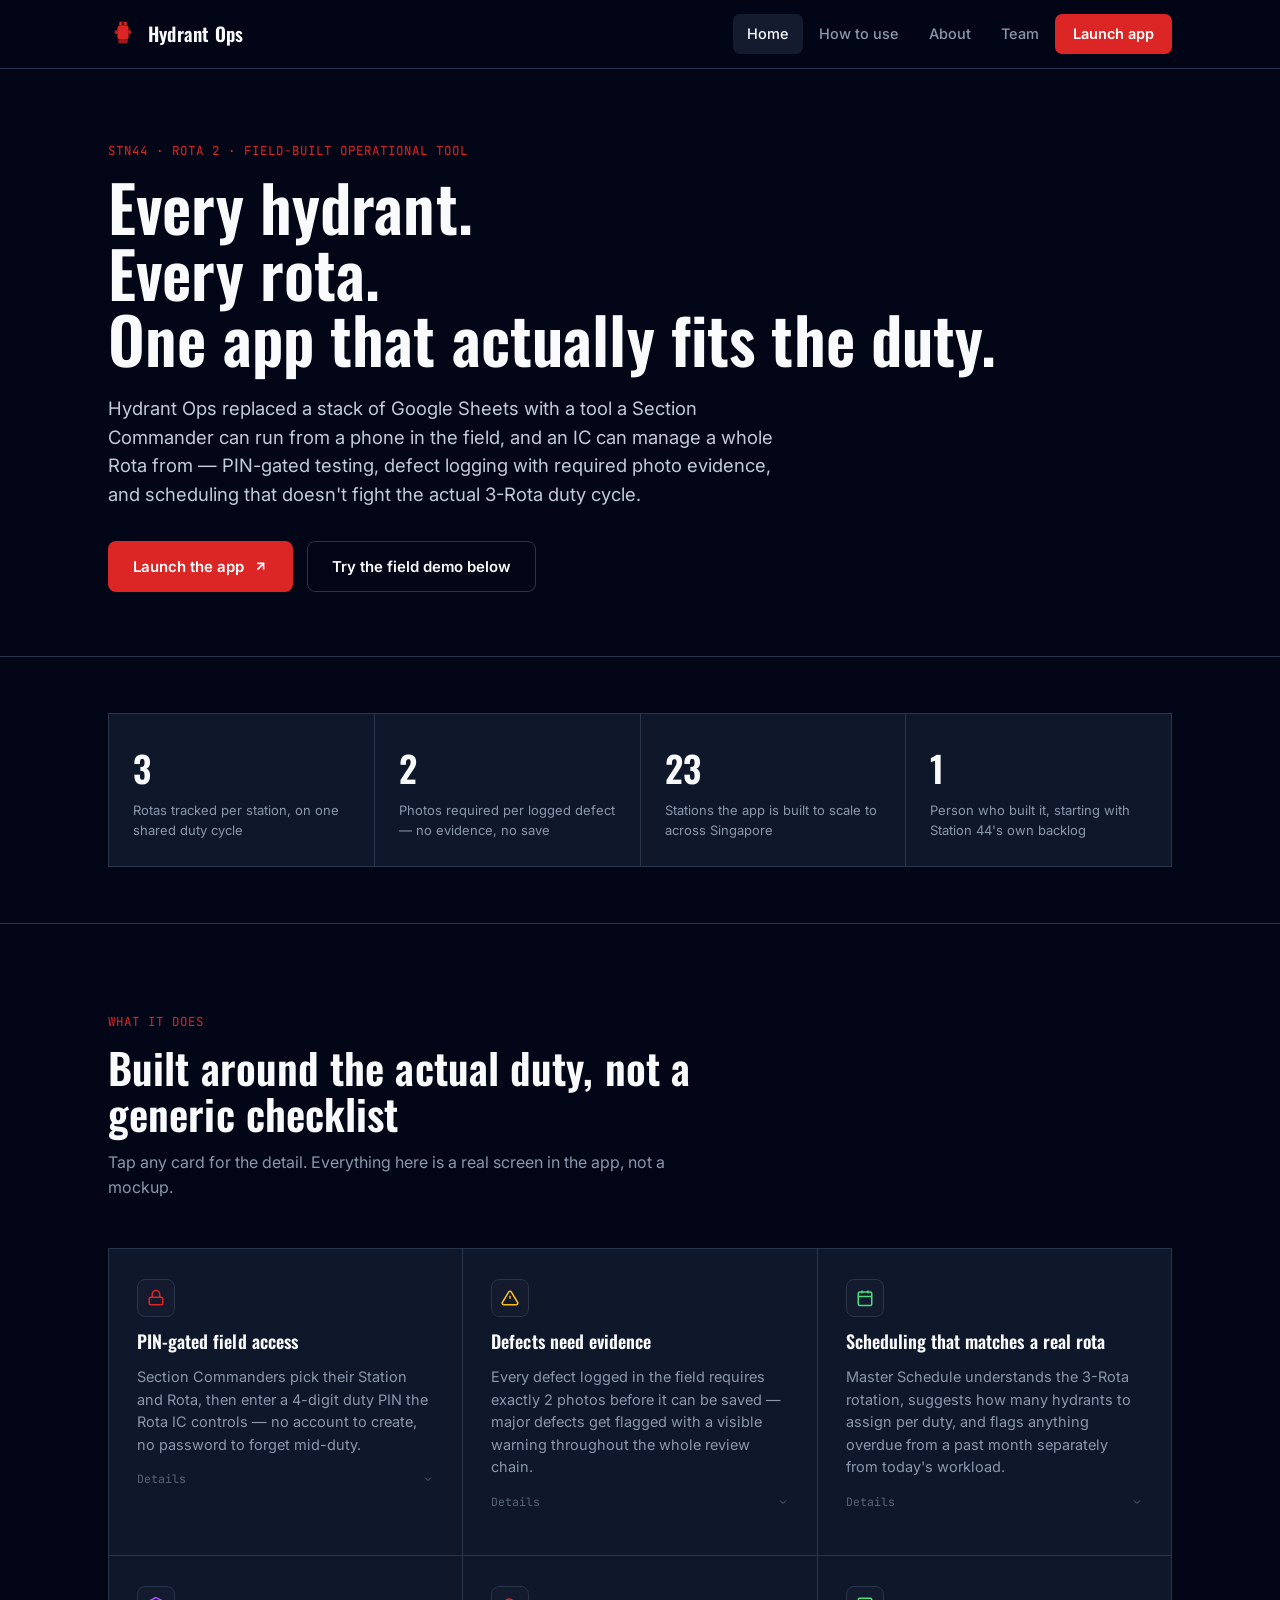
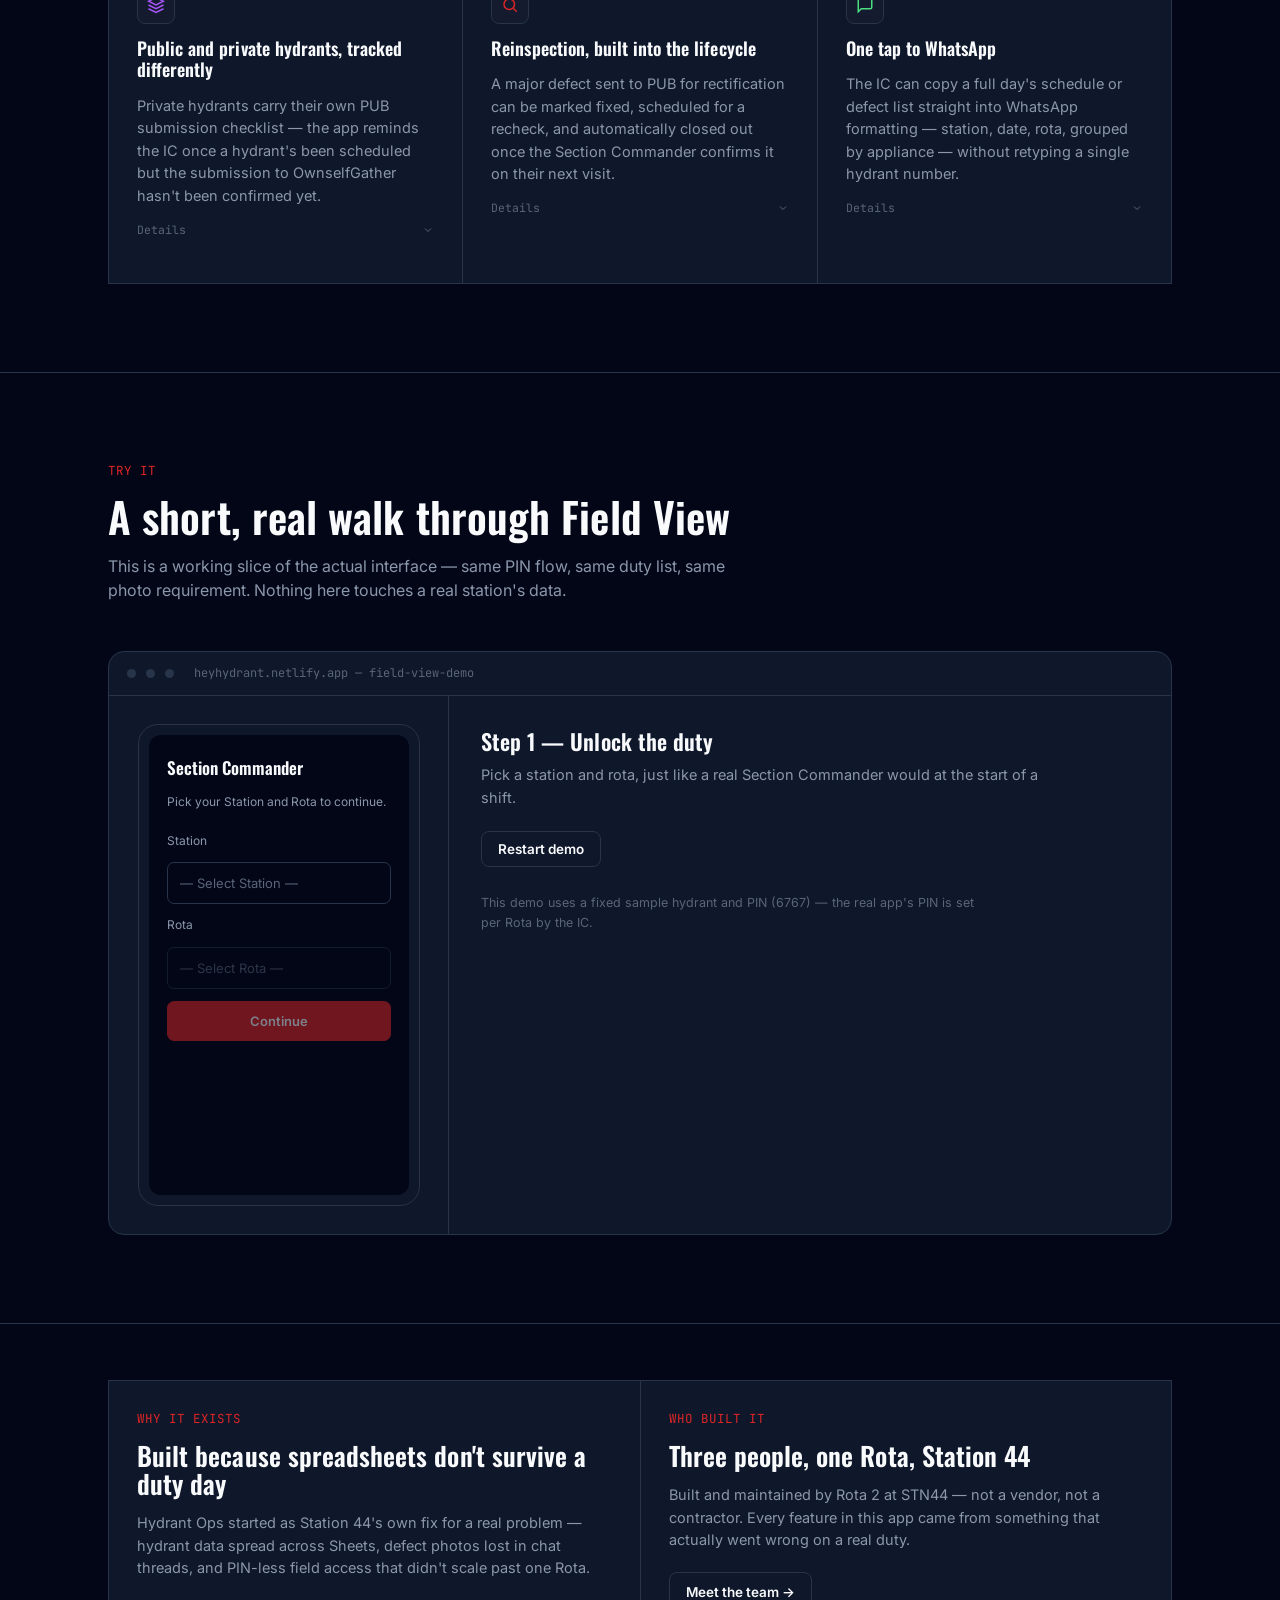
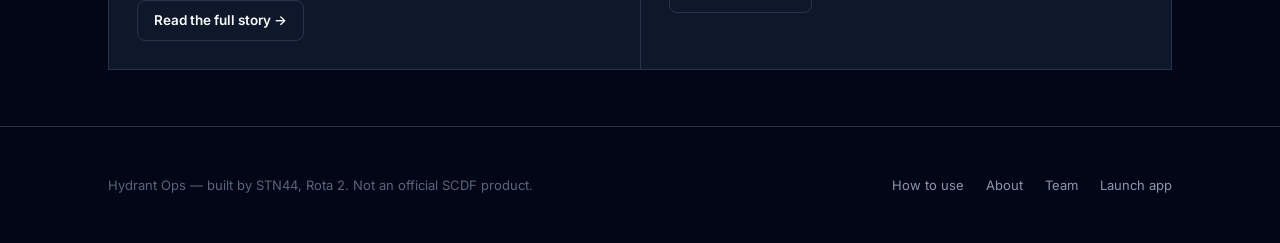
==== index.html @ edb70ab9 "Add files required for landing page" ====
<!DOCTYPE html>
<html lang="en">
<head>
<meta charset="UTF-8">
<meta name="viewport" content="width=device-width, initial-scale=1">
<title>Hydrant Ops — Fire hydrant inspection, run from your phone</title>
<meta name="description" content="Hydrant Ops is the fire hydrant inspection system built by SCDF Station 44, Rota 2 — field testing, defect tracking, and scheduling in one tool.">
<link rel="icon" href="data:image/svg+xml,<svg xmlns=%22http://www.w3.org/2000/svg%22 viewBox=%220 0 64 64%22><rect x=%2224%22 y=%226%22 width=%2216%22 height=%228%22 rx=%222%22 fill=%22%23dc2626%22/><rect x=%2220%22 y=%2214%22 width=%2224%22 height=%2230%22 rx=%226%22 fill=%22%23dc2626%22/></svg>">
<link rel="stylesheet" href="styles.css">
</head>
<body>

<nav class="site-nav">
  <div class="wrap">
    <a href="index.html" class="nav-brand">
      <svg class="mark" viewBox="0 0 64 64" fill="none"><rect x="24" y="6" width="16" height="8" rx="2" fill="#dc2626"/><rect x="20" y="14" width="24" height="30" rx="6" fill="#dc2626"/><rect x="14" y="24" width="8" height="8" rx="3" fill="#b91c1c"/><rect x="42" y="24" width="8" height="8" rx="3" fill="#b91c1c"/><rect x="22" y="44" width="20" height="8" rx="2" fill="#991b1b"/><circle cx="32" cy="10" r="3" fill="#450a0a"/></svg>
      Hydrant Ops
    </a>
    <div class="nav-links">
      <a href="index.html" class="current">Home</a>
      <a href="how-to-use.html">How to use</a>
      <a href="about.html">About</a>
      <a href="team.html">Team</a>
      <a href="https://heyhydrant.netlify.app" class="nav-cta" target="_blank" rel="noopener">Launch app</a>
    </div>
    <button class="nav-toggle" aria-label="Menu">
      <svg width="18" height="18" viewBox="0 0 24 24" fill="none" stroke="currentColor" stroke-width="2"><line x1="3" y1="6" x2="21" y2="6"/><line x1="3" y1="12" x2="21" y2="12"/><line x1="3" y1="18" x2="21" y2="18"/></svg>
    </button>
  </div>
</nav>

<!-- HERO -->
<section class="tight" style="padding-top:72px; padding-bottom:64px;">
  <div class="wrap">
    <p class="eyebrow">STN44 · ROTA 2 · FIELD-BUILT OPERATIONAL TOOL</p>
    <h1>Every hydrant.<br>Every rota.<br>One app that actually fits the duty.</h1>
    <p class="lede" style="margin-top:22px;">Hydrant Ops replaced a stack of Google Sheets with a tool a Section Commander can run from a phone in the field, and an IC can manage a whole Rota from — PIN-gated testing, defect logging with required photo evidence, and scheduling that doesn't fight the actual 3-Rota duty cycle.</p>
    <div style="display:flex; gap:14px; margin-top:32px; flex-wrap:wrap;">
      <a href="https://heyhydrant.netlify.app" class="btn btn-primary" target="_blank" rel="noopener">
        Launch the app
        <svg width="15" height="15" viewBox="0 0 24 24" fill="none" stroke="currentColor" stroke-width="2.5"><path d="M7 17 17 7M7 7h10v10"/></svg>
      </a>
      <a href="#demo" class="btn btn-ghost">Try the field demo below</a>
    </div>
  </div>
</section>

<!-- STATS -->
<section class="tight">
  <div class="wrap">
    <div class="stat-strip">
      <div class="stat-cell"><div class="stat-num">3</div><div class="stat-label">Rotas tracked per station, on one shared duty cycle</div></div>
      <div class="stat-cell"><div class="stat-num">2</div><div class="stat-label">Photos required per logged defect — no evidence, no save</div></div>
      <div class="stat-cell"><div class="stat-num">23</div><div class="stat-label">Stations the app is built to scale to across Singapore</div></div>
      <div class="stat-cell"><div class="stat-num">1</div><div class="stat-label">Person who built it, starting with Station 44's own backlog</div></div>
    </div>
  </div>
</section>

<!-- FEATURES -->
<section id="features">
  <div class="wrap">
    <div class="section-head">
      <p class="eyebrow">WHAT IT DOES</p>
      <h2>Built around the actual duty, not a generic checklist</h2>
      <p style="margin-top:14px;">Tap any card for the detail. Everything here is a real screen in the app, not a mockup.</p>
    </div>

    <div class="grid-3">
      <div class="feature-card expandable">
        <div class="icon-tag"><svg width="18" height="18" viewBox="0 0 24 24" fill="none" stroke="#dc2626" stroke-width="2"><rect x="3" y="11" width="18" height="10" rx="2"/><path d="M7 11V7a5 5 0 0 1 10 0v4"/></svg></div>
        <h3>PIN-gated field access</h3>
        <p>Section Commanders pick their Station and Rota, then enter a 4-digit duty PIN the Rota IC controls — no account to create, no password to forget mid-duty.</p>
        <div class="expand-row">Details<svg width="12" height="12" viewBox="0 0 24 24" fill="none" stroke="currentColor" stroke-width="2"><path d="M6 9l6 6 6-6"/></svg></div>
        <div class="detail">Once unlocked, the device stays signed in for the day. The PIN is scoped per Rota, so Rota 1's commanders never see Rota 2's duty list, and the IC can change it anytime from Settings.</div>
      </div>

      <div class="feature-card expandable">
        <div class="icon-tag"><svg width="18" height="18" viewBox="0 0 24 24" fill="none" stroke="#fbbf24" stroke-width="2"><path d="M12 9v4M12 17h.01"/><path d="M10.3 3.9 1.8 18a2 2 0 0 0 1.7 3h17a2 2 0 0 0 1.7-3L13.7 3.9a2 2 0 0 0-3.4 0z"/></svg></div>
        <h3>Defects need evidence</h3>
        <p>Every defect logged in the field requires exactly 2 photos before it can be saved — major defects get flagged with a visible warning throughout the whole review chain.</p>
        <div class="expand-row">Details<svg width="12" height="12" viewBox="0 0 24 24" fill="none" stroke="currentColor" stroke-width="2"><path d="M6 9l6 6 6-6"/></svg></div>
        <div class="detail">A hydrant can carry up to 6 defects in one visit. The IC declares each one individually — major or minor — and once declared, it's locked permanently into the Overall Log.</div>
      </div>

      <div class="feature-card expandable">
        <div class="icon-tag"><svg width="18" height="18" viewBox="0 0 24 24" fill="none" stroke="#4ade80" stroke-width="2"><rect x="3" y="4" width="18" height="18" rx="2"/><path d="M16 2v4M8 2v4M3 10h18"/></svg></div>
        <h3>Scheduling that matches a real rota</h3>
        <p>Master Schedule understands the 3-Rota rotation, suggests how many hydrants to assign per duty, and flags anything overdue from a past month separately from today's workload.</p>
        <div class="expand-row">Details<svg width="12" height="12" viewBox="0 0 24 24" fill="none" stroke="currentColor" stroke-width="2"><path d="M6 9l6 6 6-6"/></svg></div>
        <div class="detail">Overdue means a hydrant's target month has passed and it still isn't complete — scheduling it doesn't clear the flag, only an actual completed inspection does.</div>
      </div>

      <div class="feature-card expandable">
        <div class="icon-tag"><svg width="18" height="18" viewBox="0 0 24 24" fill="none" stroke="#a855f7" stroke-width="2"><path d="M12 2 2 7l10 5 10-5-10-5zM2 17l10 5 10-5M2 12l10 5 10-5"/></svg></div>
        <h3>Public and private hydrants, tracked differently</h3>
        <p>Private hydrants carry their own PUB submission checklist — the app reminds the IC once a hydrant's been scheduled but the submission to OwnselfGather hasn't been confirmed yet.</p>
        <div class="expand-row">Details<svg width="12" height="12" viewBox="0 0 24 24" fill="none" stroke="currentColor" stroke-width="2"><path d="M6 9l6 6 6-6"/></svg></div>
        <div class="detail">It's a checklist, not an automation — the IC still submits the real form themselves, and just ticks it off here once it's done, so nothing is double-submitted or forgotten.</div>
      </div>

      <div class="feature-card expandable">
        <div class="icon-tag"><svg width="18" height="18" viewBox="0 0 24 24" fill="none" stroke="#dc2626" stroke-width="2"><circle cx="11" cy="11" r="7"/><path d="M21 21l-4.3-4.3"/></svg></div>
        <h3>Reinspection, built into the lifecycle</h3>
        <p>A major defect sent to PUB for rectification can be marked fixed, scheduled for a recheck, and automatically closed out once the Section Commander confirms it on their next visit.</p>
        <div class="expand-row">Details<svg width="12" height="12" viewBox="0 0 24 24" fill="none" stroke="currentColor" stroke-width="2"><path d="M6 9l6 6 6-6"/></svg></div>
        <div class="detail">Marking a hydrant rectified never silently changes its real completion status — the "Inspection completed" toggle stays off until the recheck genuinely happens.</div>
      </div>

      <div class="feature-card expandable">
        <div class="icon-tag"><svg width="18" height="18" viewBox="0 0 24 24" fill="none" stroke="#4ade80" stroke-width="2"><path d="M21 15a2 2 0 0 1-2 2H7l-4 4V5a2 2 0 0 1 2-2h14a2 2 0 0 1 2 2z"/></svg></div>
        <h3>One tap to WhatsApp</h3>
        <p>The IC can copy a full day's schedule or defect list straight into WhatsApp formatting — station, date, rota, grouped by appliance — without retyping a single hydrant number.</p>
        <div class="expand-row">Details<svg width="12" height="12" viewBox="0 0 24 24" fill="none" stroke="currentColor" stroke-width="2"><path d="M6 9l6 6 6-6"/></svg></div>
        <div class="detail">The OIC gets a monthly summary version too — hydrants tested per Rota, major and minor defect counts, ready to paste into a station report.</div>
      </div>
    </div>
  </div>
</section>

<!-- DEMO -->
<section id="demo">
  <div class="wrap">
    <div class="section-head">
      <p class="eyebrow">TRY IT</p>
      <h2>A short, real walk through Field View</h2>
      <p style="margin-top:14px;">This is a working slice of the actual interface — same PIN flow, same duty list, same photo requirement. Nothing here touches a real station's data.</p>
    </div>

    <div class="demo-shell">
      <div class="demo-topbar">
        <span class="demo-dot"></span><span class="demo-dot"></span><span class="demo-dot"></span>
        <span style="margin-left:10px;">heyhydrant.netlify.app — field-view-demo</span>
      </div>
      <div class="demo-body">
        <div class="demo-phone-col">
          <div class="phone-frame">
            <div class="phone-screen" id="demo-screen" style="width:260px; min-height:460px; padding:18px;">
              <!-- populated by demo.js -->
            </div>
          </div>
        </div>
        <div class="demo-narrative-col">
          <h3 id="demo-step-title">Step 1 — Unlock the duty</h3>
          <p id="demo-step-text" style="margin-top:10px; font-size:14.5px;">Pick a station and rota, just like a real Section Commander would at the start of a shift.</p>
          <div style="margin-top:22px; display:flex; gap:10px;">
            <button class="btn btn-ghost btn-sm" id="demo-restart">Restart demo</button>
          </div>
          <p style="margin-top:26px; font-size:12.5px; color:var(--muted-dim);">This demo uses a fixed sample hydrant and PIN (6767) — the real app's PIN is set per Rota by the IC.</p>
        </div>
      </div>
    </div>
  </div>
</section>

<!-- ORIGIN TEASER -->
<section class="tight">
  <div class="wrap">
    <div class="grid-2">
      <div class="cell">
        <p class="eyebrow">WHY IT EXISTS</p>
        <h2 style="font-size:26px;">Built because spreadsheets don't survive a duty day</h2>
        <p style="margin-top:14px; font-size:14.5px;">Hydrant Ops started as Station 44's own fix for a real problem — hydrant data spread across Sheets, defect photos lost in chat threads, and PIN-less field access that didn't scale past one Rota.</p>
        <a href="about.html" class="btn btn-ghost btn-sm" style="margin-top:20px;">Read the full story →</a>
      </div>
      <div class="cell">
        <p class="eyebrow">WHO BUILT IT</p>
        <h2 style="font-size:26px;">Three people, one Rota, Station 44</h2>
        <p style="margin-top:14px; font-size:14.5px;">Built and maintained by Rota 2 at STN44 — not a vendor, not a contractor. Every feature in this app came from something that actually went wrong on a real duty.</p>
        <a href="team.html" class="btn btn-ghost btn-sm" style="margin-top:20px;">Meet the team →</a>
      </div>
    </div>
  </div>
</section>

<footer>
  <div class="wrap">
    <p>Hydrant Ops — built by STN44, Rota 2. Not an official SCDF product.</p>
    <div class="foot-links">
      <a href="how-to-use.html">How to use</a>
      <a href="about.html">About</a>
      <a href="team.html">Team</a>
      <a href="https://heyhydrant.netlify.app" target="_blank" rel="noopener">Launch app</a>
    </div>
  </div>
</footer>

<script src="site.js"></script>
<script src="demo.js"></script>
</body>
</html>
---- styles.css ----
@import url('https://fonts.googleapis.com/css2?family=Oswald:wght@500;600;700&family=Inter:wght@400;500;600;700&family=JetBrains+Mono:wght@500&display=swap');

:root {
  --ink: #020617;
  --panel: #0f172a;
  --panel-raised: #141b2e;
  --line: #273449;
  --paper: #f8fafc;
  --muted: #8b97ab;
  --muted-dim: #596579;
  --red: #dc2626;
  --red-dim: #7f1d1d;
  --amber: #fbbf24;
  --green: #4ade80;
  --purple: #a855f7;

  --display: 'Oswald', 'Arial Narrow', sans-serif;
  --body: 'Inter', -apple-system, sans-serif;
  --mono: 'JetBrains Mono', monospace;

  --max: 1120px;
}

* { box-sizing: border-box; }

html { scroll-behavior: smooth; }

body {
  margin: 0;
  background: var(--ink);
  color: var(--paper);
  font-family: var(--body);
  font-size: 16px;
  line-height: 1.55;
  -webkit-font-smoothing: antialiased;
}

img { max-width: 100%; display: block; }

a { color: inherit; }

.wrap {
  max-width: var(--max);
  margin: 0 auto;
  padding: 0 28px;
}

/* ---------- Nav ---------- */

.site-nav {
  position: sticky;
  top: 0;
  z-index: 50;
  background: rgba(2, 6, 23, 0.92);
  backdrop-filter: blur(10px);
  border-bottom: 1px solid var(--line);
}

.site-nav .wrap {
  display: flex;
  align-items: center;
  justify-content: space-between;
  height: 68px;
}

.nav-brand {
  display: flex;
  align-items: center;
  gap: 10px;
  text-decoration: none;
  font-family: var(--display);
  font-weight: 600;
  font-size: 19px;
  letter-spacing: 0.01em;
  color: var(--paper);
}

.nav-brand .mark {
  width: 30px;
  height: 30px;
  flex-shrink: 0;
}

.nav-links {
  display: flex;
  align-items: center;
  gap: 2px;
}

.nav-links a {
  text-decoration: none;
  font-size: 14.5px;
  font-weight: 500;
  color: var(--muted);
  padding: 9px 14px;
  border-radius: 7px;
  transition: color 0.15s, background 0.15s;
}

.nav-links a:hover { color: var(--paper); background: var(--panel); }
.nav-links a.current { color: var(--paper); background: var(--panel-raised); }

.nav-cta {
  background: var(--red);
  color: #fff !important;
  padding: 9px 18px !important;
  border-radius: 7px;
  font-weight: 600 !important;
}
.nav-cta:hover { background: #c01f1f !important; }

.nav-toggle {
  display: none;
  background: none;
  border: 1px solid var(--line);
  border-radius: 7px;
  color: var(--paper);
  width: 40px;
  height: 40px;
  align-items: center;
  justify-content: center;
}

/* ---------- Typography ---------- */

h1, h2, h3, h4 {
  font-family: var(--display);
  font-weight: 600;
  letter-spacing: 0.002em;
  margin: 0;
  color: var(--paper);
}

h1 { font-size: clamp(38px, 6vw, 64px); line-height: 1.03; }
h2 { font-size: clamp(28px, 4vw, 42px); line-height: 1.08; }
h3 { font-size: 22px; line-height: 1.2; }
h4 { font-size: 17px; line-height: 1.3; }

p { margin: 0; color: var(--muted); max-width: 62ch; }
p.lede { font-size: 18.5px; color: #c3cbda; max-width: 56ch; }

.eyebrow {
  font-family: var(--mono);
  font-size: 12.5px;
  color: var(--red);
  margin: 0 0 14px;
}

/* ---------- Buttons ---------- */

.btn {
  display: inline-flex;
  align-items: center;
  gap: 9px;
  font-family: var(--body);
  font-weight: 600;
  font-size: 15px;
  padding: 13px 24px;
  border-radius: 8px;
  border: 1px solid transparent;
  cursor: pointer;
  text-decoration: none;
  transition: transform 0.12s ease, background 0.15s, border-color 0.15s;
}
.btn:active { transform: scale(0.98); }

.btn-primary { background: var(--red); color: #fff; }
.btn-primary:hover { background: #c01f1f; }

.btn-ghost { background: transparent; color: var(--paper); border-color: var(--line); }
.btn-ghost:hover { border-color: var(--muted); }

.btn-sm { padding: 9px 16px; font-size: 13.5px; }

/* ---------- Sections ---------- */

section { padding: 88px 0; border-bottom: 1px solid var(--line); }
section:last-of-type { border-bottom: none; }
section.tight { padding: 56px 0; }

.section-head { max-width: 640px; margin-bottom: 48px; }

/* ---------- Grids & cards ---------- */

.grid-3 { display: grid; grid-template-columns: repeat(3, 1fr); gap: 1px; background: var(--line); border: 1px solid var(--line); }
.grid-2 { display: grid; grid-template-columns: repeat(2, 1fr); gap: 1px; background: var(--line); border: 1px solid var(--line); }

.cell {
  background: var(--panel);
  padding: 28px;
}

.feature-card {
  background: var(--panel);
  padding: 30px 28px;
  display: flex;
  flex-direction: column;
  gap: 14px;
}

.feature-card .icon-tag {
  width: 38px; height: 38px;
  border-radius: 8px;
  display: flex; align-items: center; justify-content: center;
  background: var(--panel-raised);
  border: 1px solid var(--line);
}

.feature-card h3 { font-size: 18px; }
.feature-card p { font-size: 14.5px; }

.feature-card.expandable { cursor: pointer; }
.feature-card .detail {
  max-height: 0;
  overflow: hidden;
  transition: max-height 0.3s ease;
  font-size: 13.5px;
  color: var(--muted-dim);
}
.feature-card.open .detail { max-height: 240px; }

.feature-card .expand-row {
  display: flex; align-items: center; justify-content: space-between;
  font-family: var(--mono); font-size: 11.5px; color: var(--muted-dim);
}
.feature-card .expand-row svg { transition: transform 0.25s; }
.feature-card.open .expand-row svg { transform: rotate(180deg); }

/* ---------- Stat strip ---------- */

.stat-strip { display: grid; grid-template-columns: repeat(4, 1fr); gap: 1px; background: var(--line); border: 1px solid var(--line); }
.stat-cell { background: var(--panel); padding: 26px 24px; text-align: left; }
.stat-num { font-family: var(--display); font-size: 36px; color: var(--paper); font-weight: 600; }
.stat-label { font-size: 13px; color: var(--muted); margin-top: 4px; }

/* ---------- Timeline (origin story) ---------- */

.timeline { position: relative; padding-left: 28px; border-left: 2px solid var(--line); display: flex; flex-direction: column; gap: 36px; }
.timeline-item { position: relative; }
.timeline-item::before {
  content: ''; position: absolute; left: -34px; top: 4px;
  width: 11px; height: 11px; border-radius: 50%;
  background: var(--red); border: 3px solid var(--ink);
}
.timeline-item .tl-date { font-family: var(--mono); font-size: 12.5px; color: var(--red); margin-bottom: 6px; }
.timeline-item p { font-size: 15px; color: #c3cbda; }

/* ---------- Phone frame (screenshots) ---------- */

.phone-frame {
  border: 1px solid var(--line);
  border-radius: 20px;
  background: var(--panel);
  padding: 10px;
  max-width: 300px;
}
.phone-screen {
  border-radius: 12px;
  overflow: hidden;
  background: var(--ink);
}

/* ---------- Footer ---------- */

footer {
  padding: 48px 0;
  border-top: 1px solid var(--line);
}
footer .wrap {
  display: flex;
  justify-content: space-between;
  align-items: center;
  flex-wrap: wrap;
  gap: 16px;
}
footer p { font-size: 13px; color: var(--muted-dim); }
footer .foot-links { display: flex; gap: 22px; }
footer .foot-links a { font-size: 13px; color: var(--muted); text-decoration: none; }
footer .foot-links a:hover { color: var(--paper); }

/* ---------- Demo widget ---------- */

.demo-shell {
  border: 1px solid var(--line);
  border-radius: 16px;
  background: var(--panel);
  overflow: hidden;
}
.demo-topbar {
  display: flex; align-items: center; gap: 10px;
  padding: 12px 18px;
  border-bottom: 1px solid var(--line);
  font-family: var(--mono); font-size: 12px; color: var(--muted-dim);
}
.demo-dot { width: 9px; height: 9px; border-radius: 50%; background: var(--line); }
.demo-body {
  display: grid; grid-template-columns: 340px 1fr;
}
.demo-phone-col { border-right: 1px solid var(--line); padding: 28px; display: flex; justify-content: center; }
.demo-narrative-col { padding: 32px; }

/* ---------- Status badges (reused app vocabulary) ---------- */

.badge { display: inline-flex; align-items: center; gap: 5px; font-size: 11px; font-weight: 600; padding: 3px 9px; border-radius: 999px; }
.badge-red { background: var(--red-dim); color: #fca5a5; }
.badge-amber { background: #451a03; color: var(--amber); }
.badge-green { background: #052e16; color: var(--green); }
.badge-purple { background-color: #3b0764; color: #e9d5ff; }

/* ---------- Guide page steps ---------- */

.guide-step {
  display: grid;
  grid-template-columns: 340px 1fr;
  gap: 40px;
  padding: 56px 0;
  border-bottom: 1px solid var(--line);
  align-items: center;
}
.guide-step:first-child { padding-top: 0; }
.guide-step:last-child { border-bottom: none; }
.guide-step.reverse { direction: rtl; }
.guide-step.reverse > * { direction: ltr; }
.guide-step .tag-num { font-family: var(--mono); color: var(--red); font-size: 13px; margin-bottom: 10px; }
.guide-step ul { margin: 14px 0 0; padding-left: 18px; color: var(--muted); font-size: 14.5px; }
.guide-step li { margin-bottom: 7px; }

/* ---------- Tabs (how-to-use nav) ---------- */

.role-tabs { display: flex; gap: 8px; margin-bottom: 40px; border-bottom: 1px solid var(--line); }
.role-tab {
  background: none; border: none; color: var(--muted);
  font-family: var(--body); font-weight: 600; font-size: 15px;
  padding: 12px 4px; margin-right: 28px;
  border-bottom: 2px solid transparent;
  cursor: pointer;
}
.role-tab.active { color: var(--paper); border-bottom-color: var(--red); }
.role-panel { display: none; }
.role-panel.active { display: block; }

/* ---------- Responsive ---------- */

@media (max-width: 860px) {
  .nav-links { display: none; }
  .nav-toggle { display: flex; }
  .grid-3, .stat-strip { grid-template-columns: 1fr; }
  .grid-2 { grid-template-columns: 1fr; }
  .guide-step, .guide-step.reverse { grid-template-columns: 1fr; direction: ltr; }
  .demo-body { grid-template-columns: 1fr; }
  .demo-phone-col { border-right: none; border-bottom: 1px solid var(--line); }
  section { padding: 56px 0; }
}

@media (prefers-reduced-motion: reduce) {
  * { transition-duration: 0.01ms !important; animation-duration: 0.01ms !important; }
}

:focus-visible { outline: 2px solid var(--red); outline-offset: 2px; }
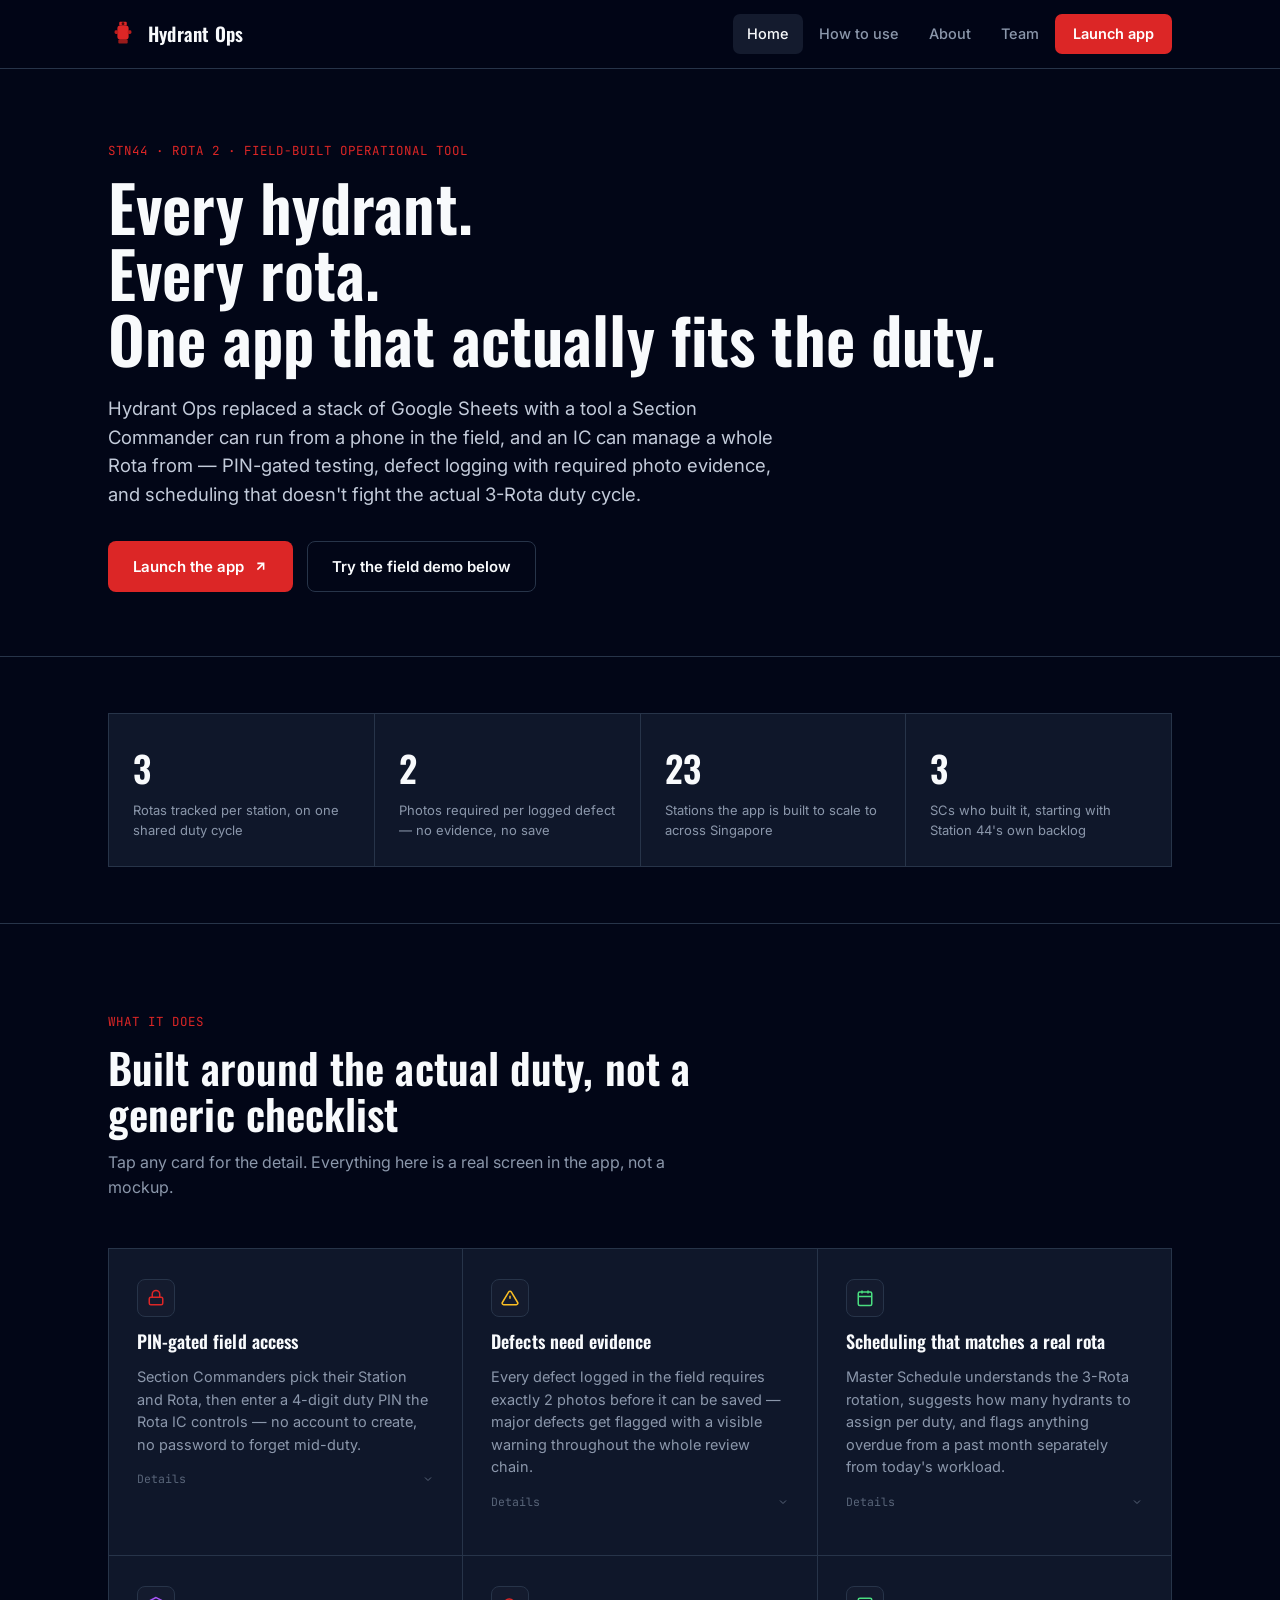
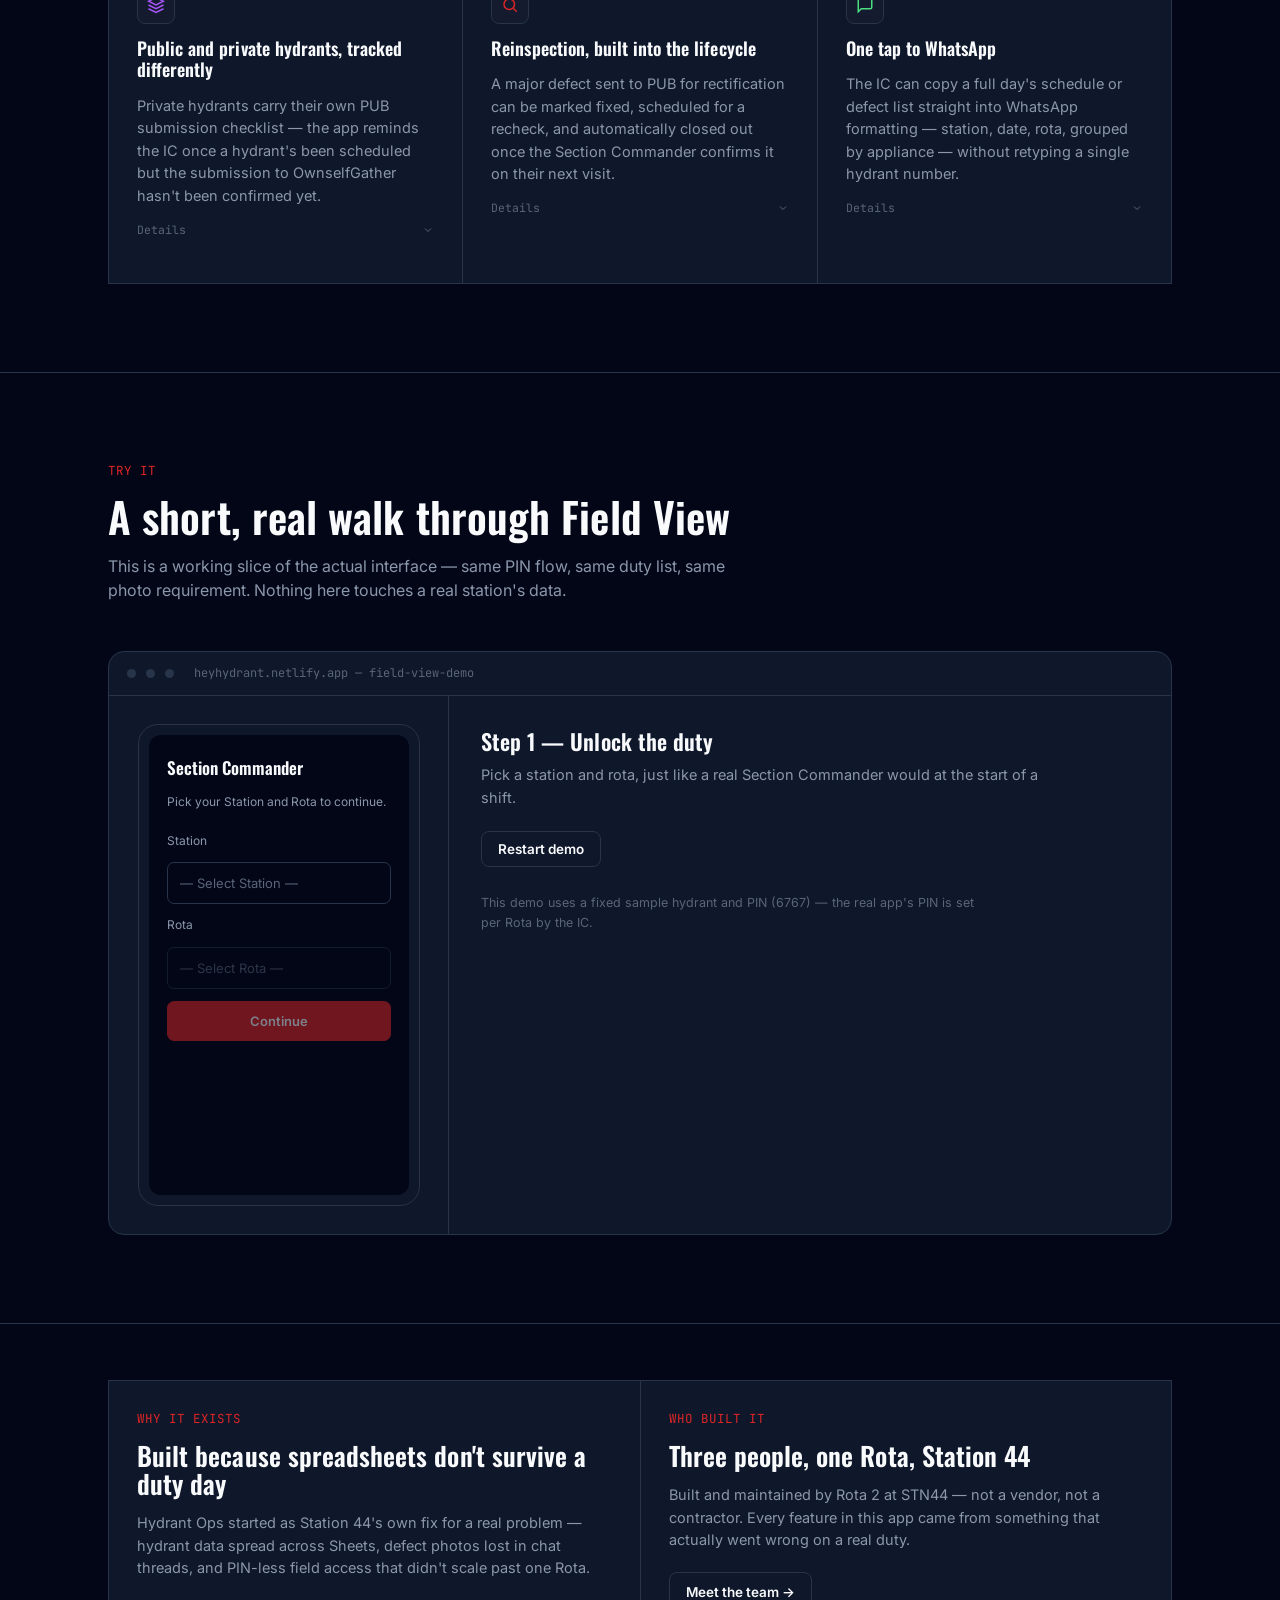
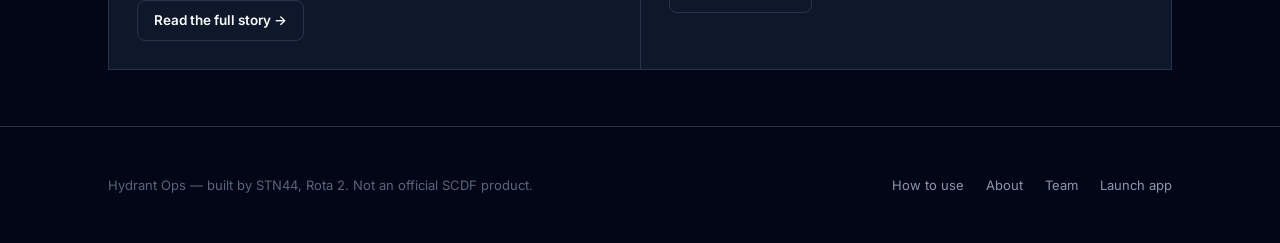
==== commit de6c16f8: "Update index.html Updated "3 SCs"" ====
--- a/index.html
+++ b/index.html
@@ -52,7 +52,7 @@
       <div class="stat-cell"><div class="stat-num">3</div><div class="stat-label">Rotas tracked per station, on one shared duty cycle</div></div>
       <div class="stat-cell"><div class="stat-num">2</div><div class="stat-label">Photos required per logged defect — no evidence, no save</div></div>
       <div class="stat-cell"><div class="stat-num">23</div><div class="stat-label">Stations the app is built to scale to across Singapore</div></div>
-      <div class="stat-cell"><div class="stat-num">1</div><div class="stat-label">Person who built it, starting with Station 44's own backlog</div></div>
+      <div class="stat-cell"><div class="stat-num">3</div><div class="stat-label">SCs who built it, starting with Station 44's own backlog</div></div>
     </div>
   </div>
 </section>
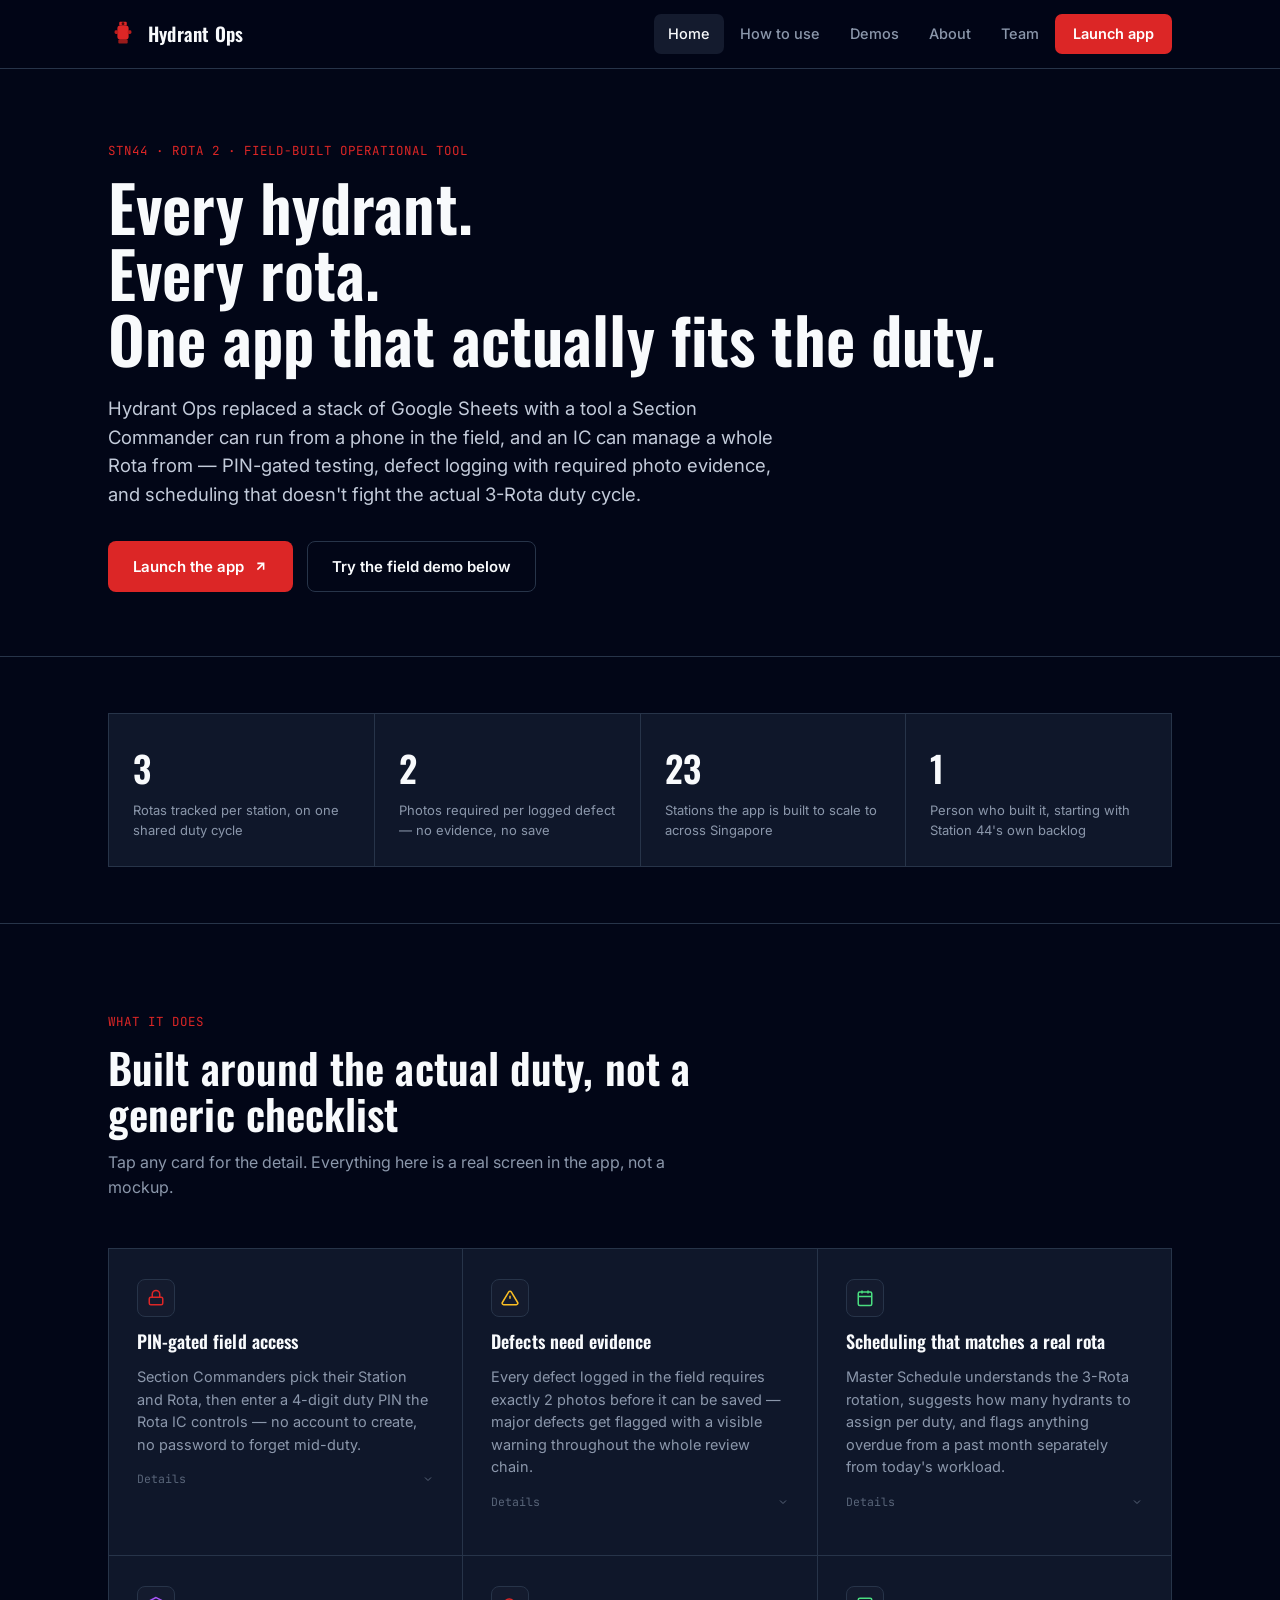
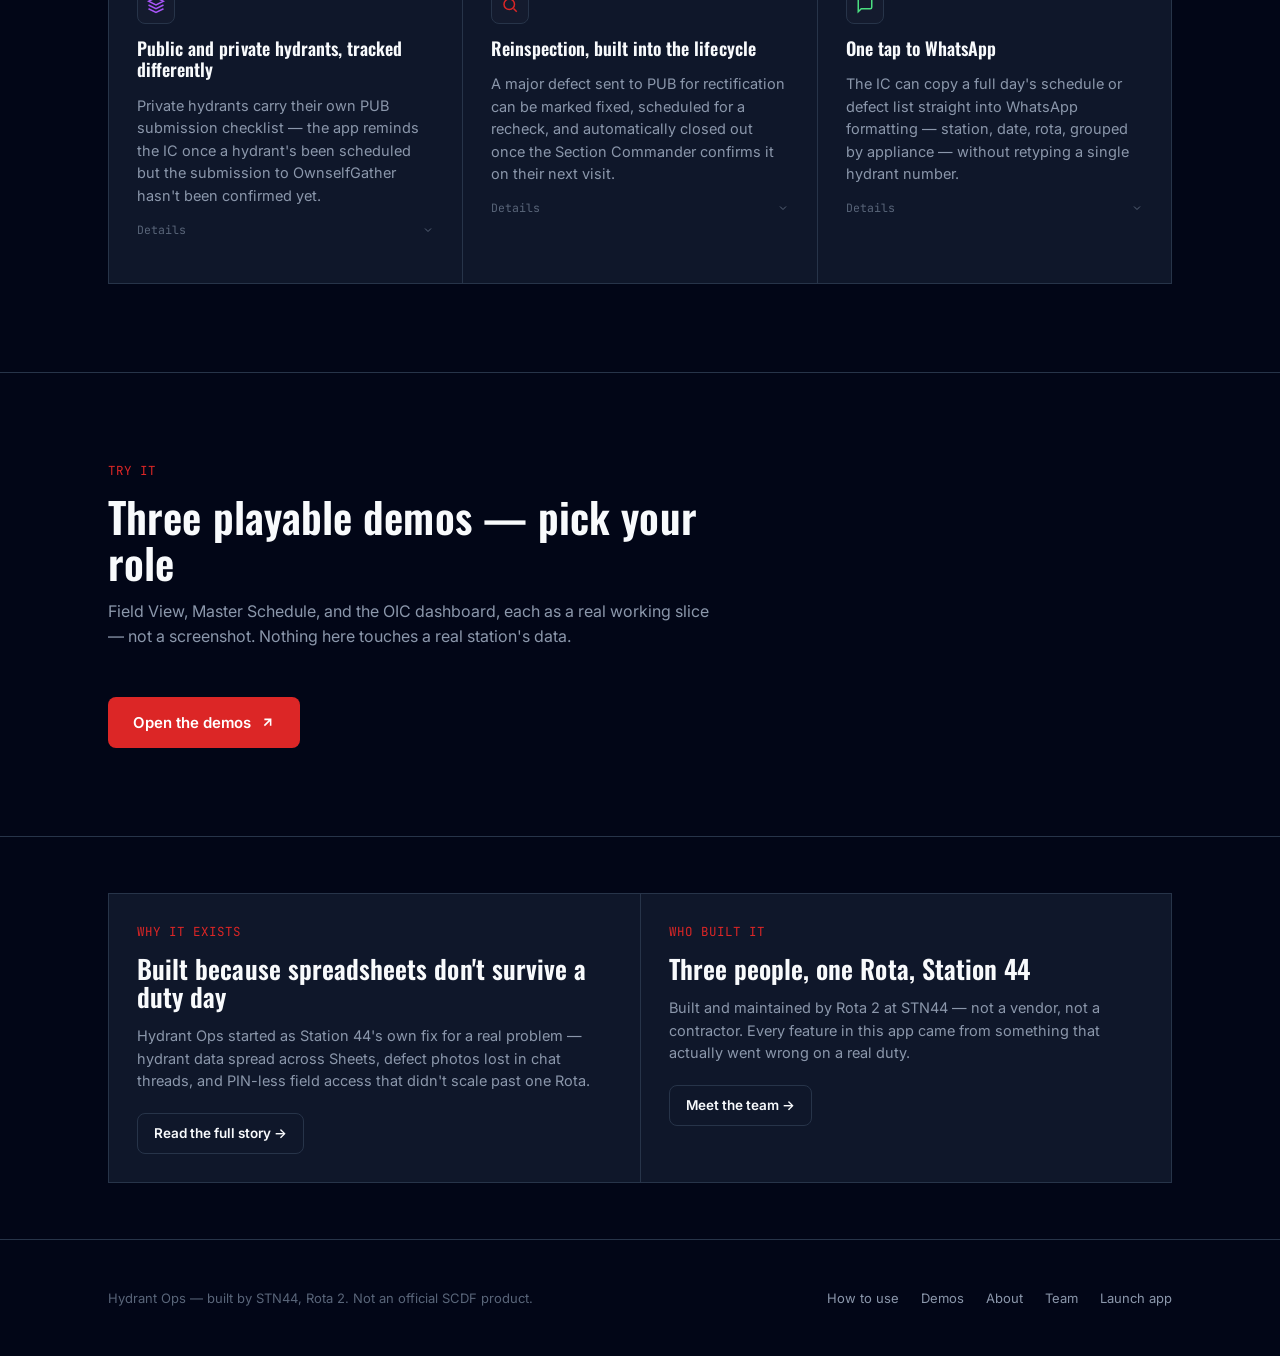
==== commit cd32e910: "Add files via upload" ====
--- a/index.html
+++ b/index.html
@@ -19,6 +19,7 @@
     <div class="nav-links">
       <a href="index.html" class="current">Home</a>
       <a href="how-to-use.html">How to use</a>
+      <a href="demos.html">Demos</a>
       <a href="about.html">About</a>
       <a href="team.html">Team</a>
       <a href="https://heyhydrant.netlify.app" class="nav-cta" target="_blank" rel="noopener">Launch app</a>
@@ -52,7 +53,7 @@
       <div class="stat-cell"><div class="stat-num">3</div><div class="stat-label">Rotas tracked per station, on one shared duty cycle</div></div>
       <div class="stat-cell"><div class="stat-num">2</div><div class="stat-label">Photos required per logged defect — no evidence, no save</div></div>
       <div class="stat-cell"><div class="stat-num">23</div><div class="stat-label">Stations the app is built to scale to across Singapore</div></div>
-      <div class="stat-cell"><div class="stat-num">3</div><div class="stat-label">SCs who built it, starting with Station 44's own backlog</div></div>
+      <div class="stat-cell"><div class="stat-num">1</div><div class="stat-label">Person who built it, starting with Station 44's own backlog</div></div>
     </div>
   </div>
 </section>
@@ -118,38 +119,18 @@
   </div>
 </section>
 
-<!-- DEMO -->
+<!-- DEMO TEASER -->
 <section id="demo">
   <div class="wrap">
     <div class="section-head">
       <p class="eyebrow">TRY IT</p>
-      <h2>A short, real walk through Field View</h2>
-      <p style="margin-top:14px;">This is a working slice of the actual interface — same PIN flow, same duty list, same photo requirement. Nothing here touches a real station's data.</p>
+      <h2>Three playable demos — pick your role</h2>
+      <p style="margin-top:14px;">Field View, Master Schedule, and the OIC dashboard, each as a real working slice — not a screenshot. Nothing here touches a real station's data.</p>
     </div>
-
-    <div class="demo-shell">
-      <div class="demo-topbar">
-        <span class="demo-dot"></span><span class="demo-dot"></span><span class="demo-dot"></span>
-        <span style="margin-left:10px;">heyhydrant.netlify.app — field-view-demo</span>
-      </div>
-      <div class="demo-body">
-        <div class="demo-phone-col">
-          <div class="phone-frame">
-            <div class="phone-screen" id="demo-screen" style="width:260px; min-height:460px; padding:18px;">
-              <!-- populated by demo.js -->
-            </div>
-          </div>
-        </div>
-        <div class="demo-narrative-col">
-          <h3 id="demo-step-title">Step 1 — Unlock the duty</h3>
-          <p id="demo-step-text" style="margin-top:10px; font-size:14.5px;">Pick a station and rota, just like a real Section Commander would at the start of a shift.</p>
-          <div style="margin-top:22px; display:flex; gap:10px;">
-            <button class="btn btn-ghost btn-sm" id="demo-restart">Restart demo</button>
-          </div>
-          <p style="margin-top:26px; font-size:12.5px; color:var(--muted-dim);">This demo uses a fixed sample hydrant and PIN (6767) — the real app's PIN is set per Rota by the IC.</p>
-        </div>
-      </div>
-    </div>
+    <a href="demos.html" class="btn btn-primary">
+      Open the demos
+      <svg width="15" height="15" viewBox="0 0 24 24" fill="none" stroke="currentColor" stroke-width="2.5"><path d="M7 17 17 7M7 7h10v10"/></svg>
+    </a>
   </div>
 </section>
 
@@ -178,6 +159,7 @@
     <p>Hydrant Ops — built by STN44, Rota 2. Not an official SCDF product.</p>
     <div class="foot-links">
       <a href="how-to-use.html">How to use</a>
+      <a href="demos.html">Demos</a>
       <a href="about.html">About</a>
       <a href="team.html">Team</a>
       <a href="https://heyhydrant.netlify.app" target="_blank" rel="noopener">Launch app</a>
@@ -186,6 +168,5 @@
 </footer>
 
 <script src="site.js"></script>
-<script src="demo.js"></script>
 </body>
 </html>
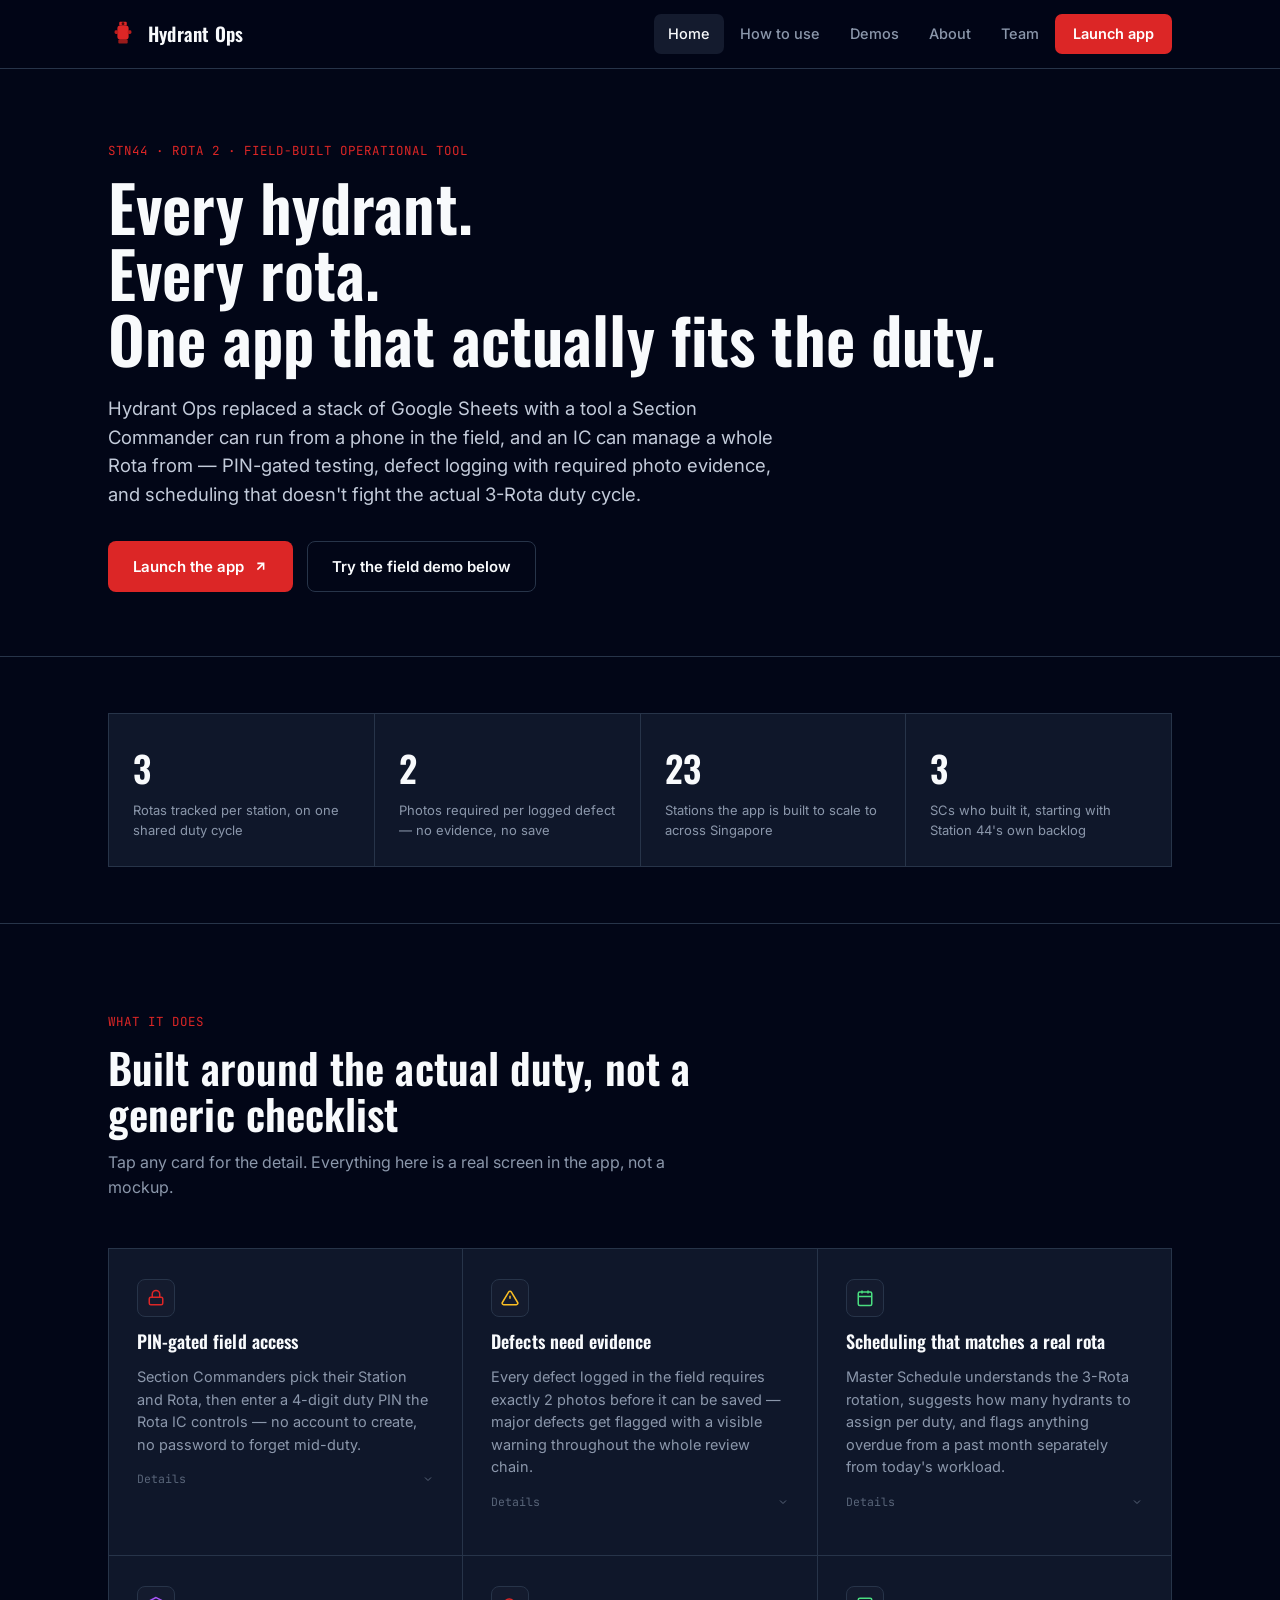
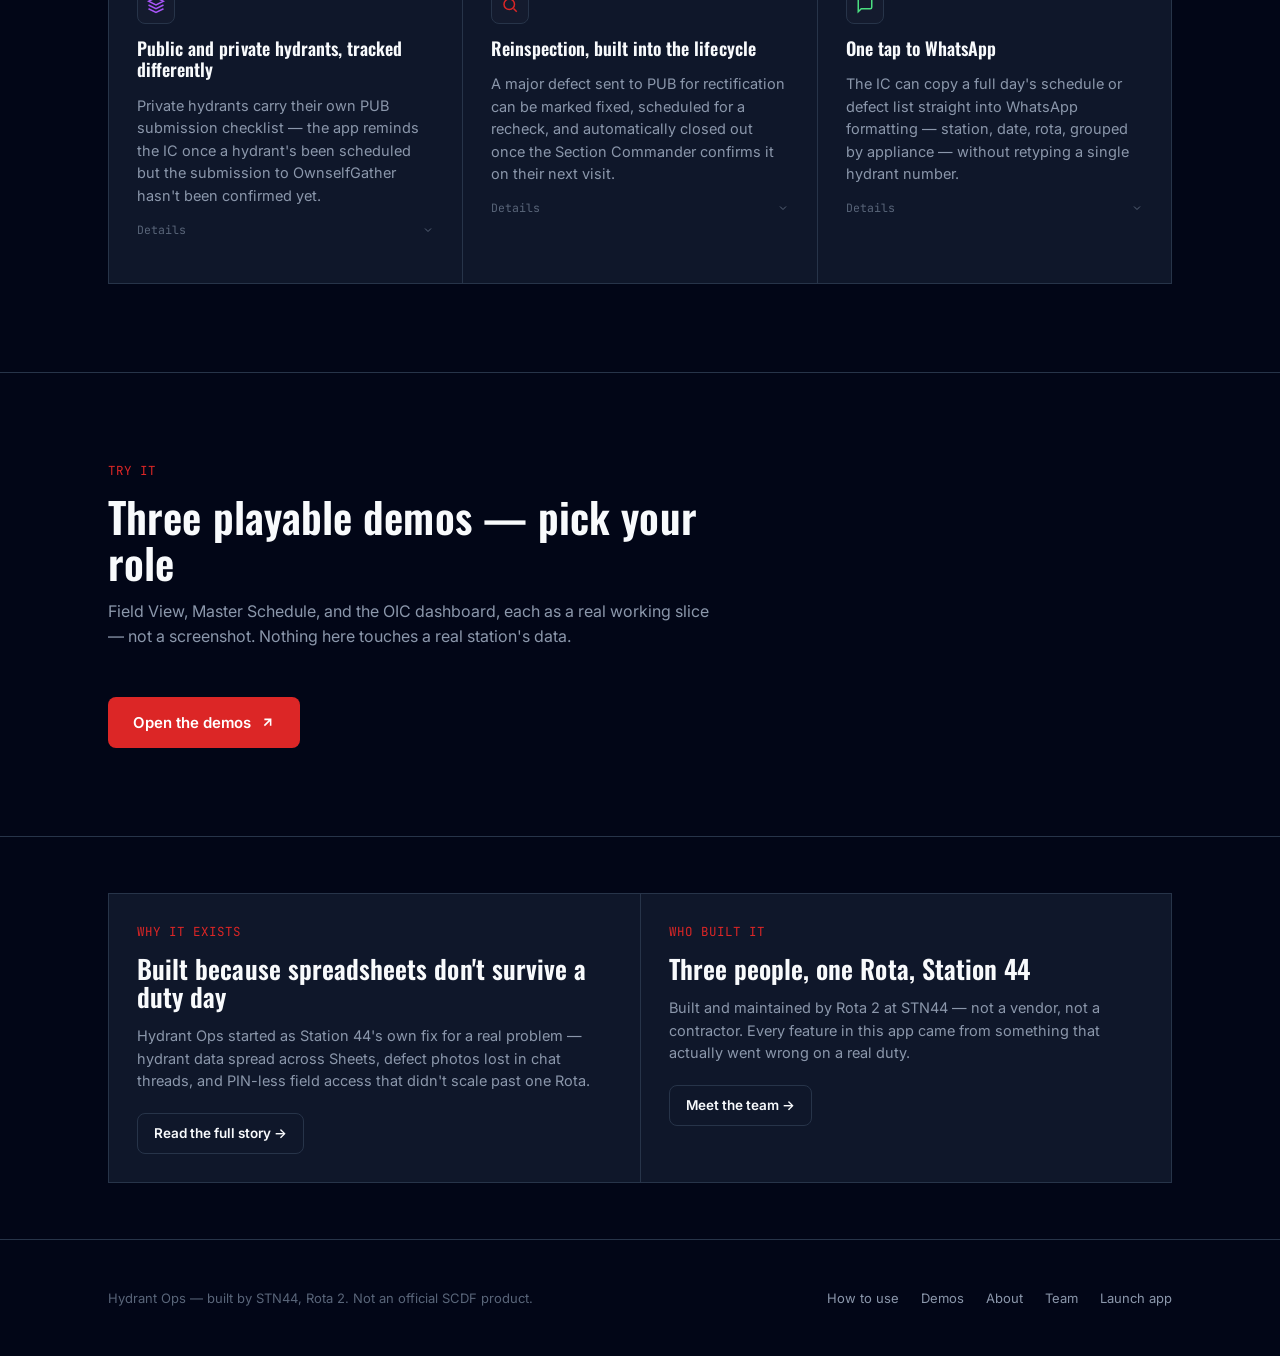
==== commit fe099615: "Update index.html" ====
--- a/index.html
+++ b/index.html
@@ -53,7 +53,7 @@
       <div class="stat-cell"><div class="stat-num">3</div><div class="stat-label">Rotas tracked per station, on one shared duty cycle</div></div>
       <div class="stat-cell"><div class="stat-num">2</div><div class="stat-label">Photos required per logged defect — no evidence, no save</div></div>
       <div class="stat-cell"><div class="stat-num">23</div><div class="stat-label">Stations the app is built to scale to across Singapore</div></div>
-      <div class="stat-cell"><div class="stat-num">1</div><div class="stat-label">Person who built it, starting with Station 44's own backlog</div></div>
+      <div class="stat-cell"><div class="stat-num">3</div><div class="stat-label">SCs who built it, starting with Station 44's own backlog</div></div>
     </div>
   </div>
 </section>
